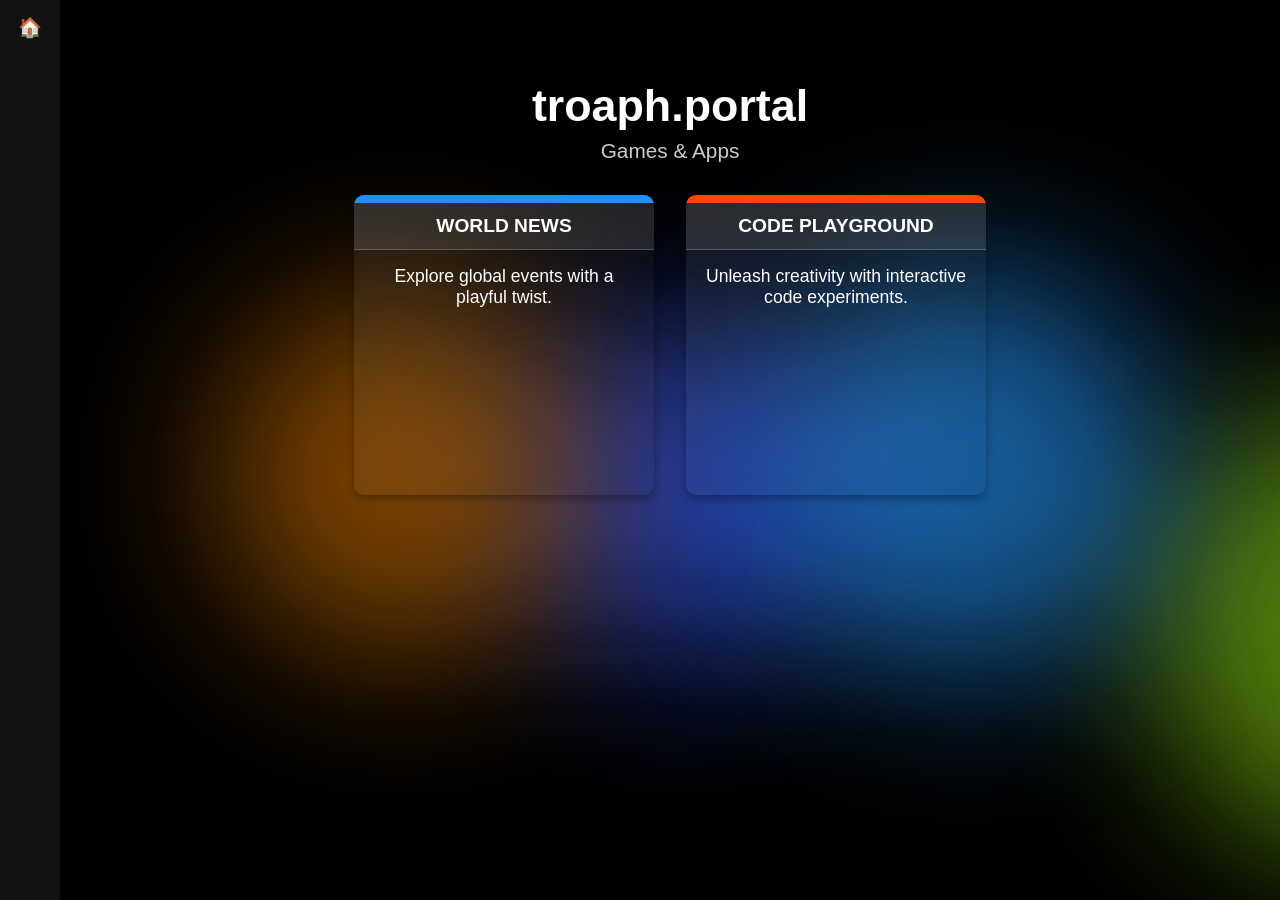
==== index.html @ 98b3dc1c "Add files via upload" ====
<!DOCTYPE html>
<html lang="en">
<head>
  <meta charset="UTF-8" />
  <meta name="viewport" content="width=device-width, initial-scale=1.0" />
  <title>Troaph Portal</title>
  <link rel="icon" type="image/x-icon" href="/images/favicon.ico">
  <link rel="stylesheet" href="style.css" />
</head>
<body>
  <!-- Background blobs -->
  <div class="blobs-container"></div>

  <!-- Sidebar -->
  <div class="sidebar">
    <div class="sidebar-icons">
      <button onclick="window.location.reload()">🏠</button>
    </div>
  </div>

  <!-- Main Content -->
  <div class="main-content">
    <!-- Page Title and Description -->
    <header class="page-header">
      <h1>troaph.portal</h1>
      <p>Games & Apps</p>
    </header>

    <!-- Cards Container -->
    <div class="cards-container">
      <!-- Left Column: World News -->
      <div class="left-column">
        <a href="https://troaphdev.github.io/worldnews" class="editor-card">
          <div class="color-bar" style="background-color: #1e90ff;"></div>
          <div class="editor-card-header">World News</div>
          <div class="editor-card-content">
            <p>Explore global events with a playful twist.</p>
          </div>
        </a>
      </div>
      <!-- Right Column: Code Playground -->
      <div class="right-column">
        <a href="https://troaphdev.github.io/code-playground" class="editor-card">
          <div class="color-bar" style="background-color: #ff4500;"></div>
          <div class="editor-card-header">Code Playground</div>
          <div class="editor-card-content">
            <p>Unleash creativity with interactive code experiments.</p>
          </div>
        </a>
      </div>
    </div>
  </div>

  <script src="script.js"></script>
</body>
</html>
---- style.css ----
* {
    margin: 0;
    padding: 0;
    box-sizing: border-box;
  }
  ::-webkit-scrollbar {
    width: 8px;
    height: 8px;
  }
  ::-webkit-scrollbar-track {
    background: #222;
    border-radius: 4px;
  }
  ::-webkit-scrollbar-thumb {
    background: #555;
    border-radius: 4px;
  }
  ::-webkit-scrollbar-thumb:hover {
    background: #777;
  }
  html, body {
    width: 100%;
    height: 100%;
    overflow: hidden;
    font-family: Arial, sans-serif;
  }
  body {
    background: #000;
    color: #fff;
    display: flex;
    flex-direction: row;
  }
  .blobs-container {
    position: fixed;
    top: 0;
    left: 0;
    width: 100%;
    height: 100%;
    z-index: -1;
    overflow: hidden;
  }
  .blob {
    position: absolute;
    border-radius: 50%;
    pointer-events: none;
    transition: all 4s ease-in-out;
    filter: blur(80px);
  }
  .sidebar {
    width: 60px;
    background-color: rgba(255, 255, 255, 0.07);
    display: flex;
    flex-direction: column;
    align-items: center;
    justify-content: space-between;
    padding: 1rem 0;
    flex-shrink: 0;
  }
  .sidebar-icons {
    display: flex;
    flex-direction: column;
    gap: 1rem;
  }
  .sidebar-icons button {
    background: none;
    border: none;
    cursor: pointer;
    color: #bbb;
    font-size: 1.2rem;
  }
  .main-content {
    display: flex;
    flex-direction: column;
    flex: 1;
    position: relative;
    overflow: hidden;
    align-items: center;
    justify-content: flex-start;
    padding-top: 3rem;
  }
  .page-header {
    text-align: center;
    margin-top: 2rem;
    margin-bottom: 1rem;
  }
  .page-header h1 {
    font-size: 2.8rem;
    margin-bottom: 0.5rem;
  }
  .page-header p {
    font-size: 1.3rem;
    color: #ccc;
  }
  .cards-container {
    display: flex;
    gap: 2rem;
    justify-content: center;
    align-items: center;
    width: 100%;
    padding: 1rem;
  }
  .left-column,
  .right-column {
    display: flex;
    align-items: center;
    justify-content: center;
  }
  .editor-card {
    background: linear-gradient(135deg, rgba(255, 255, 255, 0.08) 0%, rgba(255, 255, 255, 0) 100%);
    box-shadow: 0 4px 8px rgba(0, 0, 0, 0.3);
    border-radius: 10px;
    display: flex;
    flex-direction: column;
    overflow: hidden;
    width: 300px;
    height: 300px;
    cursor: pointer;
    text-decoration: none;
    color: inherit;
    transition: transform 0.3s ease, box-shadow 0.3s ease;
  }
  .editor-card:hover {
    transform: scale(1.05) rotate(1deg);
    box-shadow: 0 8px 16px rgba(0, 0, 0, 0.5);
  }
  .color-bar {
    height: 8px;
    width: 100%;
  }
  .editor-card-header {
    padding: 0.75rem 1rem;
    background: rgba(255, 255, 255, 0.1);
    font-weight: 600;
    text-transform: uppercase;
    font-size: 1.2rem;
    border-bottom: 1px solid rgba(255, 255, 255, 0.2);
    text-align: center;
  }
  .editor-card-content {
    flex: 1;
    padding: 1rem;
    text-align: center;
    font-size: 1.1rem;
  }
  .floating-button {
    position: fixed;
    bottom: 2rem;
    right: 2rem;
    width: 56px;
    height: 56px;
    border-radius: 50%;
    background: linear-gradient(135deg, #ff0080, #ff9500);
    color: #fff;
    border: none;
    font-size: 0.9rem;
    font-weight: 600;
    letter-spacing: 0.5px;
    cursor: pointer;
    display: flex;
    align-items: center;
    justify-content: center;
    box-shadow: 0 4px 8px rgba(0, 0, 0, 0.3);
    transition: transform 0.3s ease, box-shadow 0.3s ease;
    z-index: 10;
    text-transform: uppercase;
  }
  .floating-button:hover {
    transform: translateY(-2px);
    box-shadow: 0 8px 16px rgba(0, 0, 0, 0.4);
    animation: pulseGlow 1.5s infinite ease-in-out;
  }
  @keyframes pulseGlow {
    0%, 100% {
      box-shadow: 0 0 8px rgba(255, 149, 0, 0.5);
    }
    50% {
      box-shadow: 0 0 16px rgba(255, 0, 128, 0.8);
    }
  }
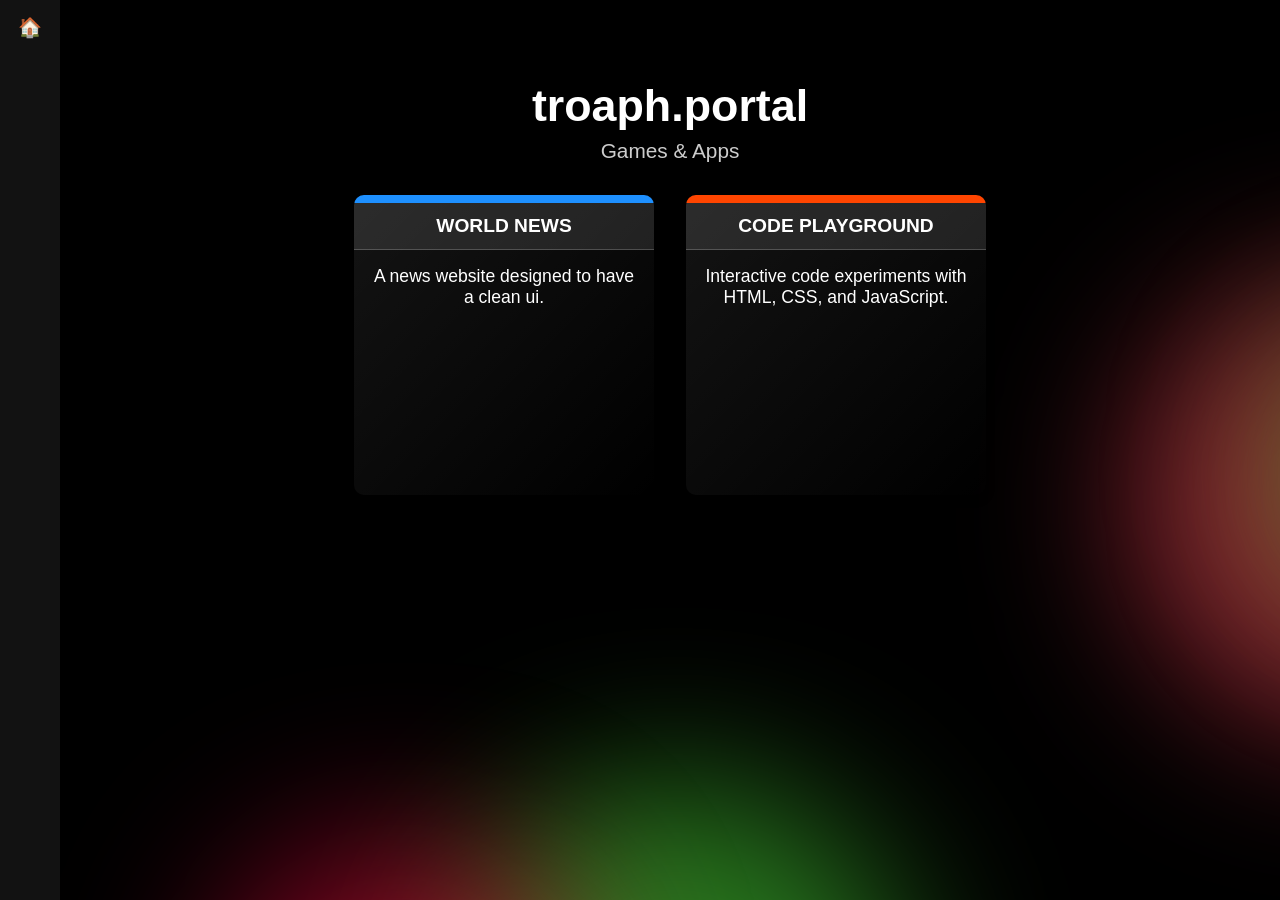
==== commit 09803fe6: "Mobile-Friendly" ====
--- a/index.html
+++ b/index.html
@@ -3,8 +3,7 @@
 <head>
   <meta charset="UTF-8" />
   <meta name="viewport" content="width=device-width, initial-scale=1.0" />
-  <title>Troaph Portal</title>
-  <link rel="icon" type="image/x-icon" href="/images/favicon.ico">
+  <title>My Websites Portal</title>
   <link rel="stylesheet" href="style.css" />
 </head>
 <body>
@@ -34,7 +33,7 @@
           <div class="color-bar" style="background-color: #1e90ff;"></div>
           <div class="editor-card-header">World News</div>
           <div class="editor-card-content">
-            <p>Explore global events with a playful twist.</p>
+            <p>A news website designed to have a clean ui.</p>
           </div>
         </a>
       </div>
@@ -44,7 +43,7 @@
           <div class="color-bar" style="background-color: #ff4500;"></div>
           <div class="editor-card-header">Code Playground</div>
           <div class="editor-card-content">
-            <p>Unleash creativity with interactive code experiments.</p>
+            <p>Interactive code experiments with HTML, CSS, and JavaScript.</p>
           </div>
         </a>
       </div>
--- a/style.css
+++ b/style.css
@@ -1,180 +1,217 @@
 * {
-    margin: 0;
-    padding: 0;
-    box-sizing: border-box;
-  }
-  ::-webkit-scrollbar {
-    width: 8px;
-    height: 8px;
-  }
-  ::-webkit-scrollbar-track {
-    background: #222;
-    border-radius: 4px;
-  }
-  ::-webkit-scrollbar-thumb {
-    background: #555;
-    border-radius: 4px;
-  }
-  ::-webkit-scrollbar-thumb:hover {
-    background: #777;
-  }
-  html, body {
+  margin: 0;
+  padding: 0;
+  box-sizing: border-box;
+}
+::-webkit-scrollbar {
+  width: 8px;
+  height: 8px;
+}
+::-webkit-scrollbar-track {
+  background: #222;
+  border-radius: 4px;
+}
+::-webkit-scrollbar-thumb {
+  background: #555;
+  border-radius: 4px;
+}
+::-webkit-scrollbar-thumb:hover {
+  background: #777;
+}
+html, body {
+  width: 100%;
+  height: 100%;
+  overflow: hidden;
+  font-family: Arial, sans-serif;
+}
+body {
+  background: #000;
+  color: #fff;
+  display: flex;
+  flex-direction: row;
+}
+.blobs-container {
+  position: fixed;
+  top: 0;
+  left: 0;
+  width: 100%;
+  height: 100%;
+  z-index: -1;
+  overflow: hidden;
+}
+.blob {
+  position: absolute;
+  border-radius: 50%;
+  pointer-events: none;
+  transition: all 4s ease-in-out;
+  filter: blur(80px);
+}
+.sidebar {
+  width: 60px;
+  background-color: rgba(255, 255, 255, 0.07);
+  display: flex;
+  flex-direction: column;
+  align-items: center;
+  justify-content: space-between;
+  padding: 1rem 0;
+  flex-shrink: 0;
+}
+.sidebar-icons {
+  display: flex;
+  flex-direction: column;
+  gap: 1rem;
+}
+.sidebar-icons button {
+  background: none;
+  border: none;
+  cursor: pointer;
+  color: #bbb;
+  font-size: 1.2rem;
+}
+.main-content {
+  display: flex;
+  flex-direction: column;
+  flex: 1;
+  position: relative;
+  overflow: hidden;
+  align-items: center;
+  justify-content: flex-start;
+  padding-top: 3rem;
+}
+.page-header {
+  text-align: center;
+  margin-top: 2rem;
+  margin-bottom: 1rem;
+}
+.page-header h1 {
+  font-size: 2.8rem;
+  margin-bottom: 0.5rem;
+}
+.page-header p {
+  font-size: 1.3rem;
+  color: #ccc;
+}
+.cards-container {
+  display: flex;
+  gap: 2rem;
+  justify-content: center;
+  align-items: center;
+  width: 100%;
+  padding: 1rem;
+}
+.left-column,
+.right-column {
+  display: flex;
+  align-items: center;
+  justify-content: center;
+}
+.editor-card {
+  background: linear-gradient(135deg, rgba(255, 255, 255, 0.08) 0%, rgba(255, 255, 255, 0) 100%);
+  box-shadow: 0 4px 8px rgba(0, 0, 0, 0.3);
+  border-radius: 10px;
+  display: flex;
+  flex-direction: column;
+  overflow: hidden;
+  width: 300px;
+  height: 300px;
+  cursor: pointer;
+  text-decoration: none;
+  color: inherit;
+  transition: transform 0.3s ease, box-shadow 0.3s ease;
+}
+.editor-card:hover {
+  transform: scale(1.05) rotate(1deg);
+  box-shadow: 0 8px 16px rgba(0, 0, 0, 0.5);
+}
+.color-bar {
+  height: 8px;
+  width: 100%;
+}
+.editor-card-header {
+  padding: 0.75rem 1rem;
+  background: rgba(255, 255, 255, 0.1);
+  font-weight: 600;
+  text-transform: uppercase;
+  font-size: 1.2rem;
+  border-bottom: 1px solid rgba(255, 255, 255, 0.2);
+  text-align: center;
+}
+.editor-card-content {
+  flex: 1;
+  padding: 1rem;
+  text-align: center;
+  font-size: 1.1rem;
+}
+.floating-button {
+  position: fixed;
+  bottom: 2rem;
+  right: 2rem;
+  width: 56px;
+  height: 56px;
+  border-radius: 50%;
+  background: linear-gradient(135deg, #ff0080, #ff9500);
+  color: #fff;
+  border: none;
+  font-size: 0.9rem;
+  font-weight: 600;
+  letter-spacing: 0.5px;
+  cursor: pointer;
+  display: flex;
+  align-items: center;
+  justify-content: center;
+  box-shadow: 0 4px 8px rgba(0, 0, 0, 0.3);
+  transition: transform 0.3s ease, box-shadow 0.3s ease;
+  z-index: 10;
+  text-transform: uppercase;
+}
+.floating-button:hover {
+  transform: translateY(-2px);
+  box-shadow: 0 8px 16px rgba(0, 0, 0, 0.4);
+  animation: pulseGlow 1.5s infinite ease-in-out;
+}
+@keyframes pulseGlow {
+  0%, 100% {
+    box-shadow: 0 0 8px rgba(255, 149, 0, 0.5);
+  }
+  50% {
+    box-shadow: 0 0 16px rgba(255, 0, 128, 0.8);
+  }
+}
+
+/* Mobile friendly styles */
+@media (max-width: 768px) {
+  /* Change layout to a column */
+  body {
+    flex-direction: column;
+  }
+  /* Sidebar becomes a top bar */
+  .sidebar {
     width: 100%;
-    height: 100%;
-    overflow: hidden;
-    font-family: Arial, sans-serif;
-  }
-  body {
-    background: #000;
-    color: #fff;
-    display: flex;
+    height: 60px;
     flex-direction: row;
-  }
-  .blobs-container {
-    position: fixed;
-    top: 0;
-    left: 0;
+    justify-content: space-around;
+    padding: 0.5rem;
+  }
+  /* Main content takes full width */
+  .main-content {
     width: 100%;
-    height: 100%;
-    z-index: -1;
-    overflow: hidden;
-  }
-  .blob {
-    position: absolute;
-    border-radius: 50%;
-    pointer-events: none;
-    transition: all 4s ease-in-out;
-    filter: blur(80px);
-  }
-  .sidebar {
-    width: 60px;
-    background-color: rgba(255, 255, 255, 0.07);
-    display: flex;
-    flex-direction: column;
-    align-items: center;
-    justify-content: space-between;
-    padding: 1rem 0;
-    flex-shrink: 0;
-  }
-  .sidebar-icons {
-    display: flex;
+    padding-top: 1rem;
+  }
+  /* Adjust header text sizes */
+  .page-header h1 {
+    font-size: 2rem;
+  }
+  .page-header p {
+    font-size: 1rem;
+  }
+  /* Stack cards vertically */
+  .cards-container {
     flex-direction: column;
     gap: 1rem;
   }
-  .sidebar-icons button {
-    background: none;
-    border: none;
-    cursor: pointer;
-    color: #bbb;
-    font-size: 1.2rem;
-  }
-  .main-content {
-    display: flex;
-    flex-direction: column;
-    flex: 1;
-    position: relative;
-    overflow: hidden;
-    align-items: center;
-    justify-content: flex-start;
-    padding-top: 3rem;
-  }
-  .page-header {
-    text-align: center;
-    margin-top: 2rem;
-    margin-bottom: 1rem;
-  }
-  .page-header h1 {
-    font-size: 2.8rem;
-    margin-bottom: 0.5rem;
-  }
-  .page-header p {
-    font-size: 1.3rem;
-    color: #ccc;
-  }
-  .cards-container {
-    display: flex;
-    gap: 2rem;
-    justify-content: center;
-    align-items: center;
-    width: 100%;
-    padding: 1rem;
-  }
-  .left-column,
-  .right-column {
-    display: flex;
-    align-items: center;
-    justify-content: center;
-  }
+  /* Make cards responsive while keeping a square shape */
   .editor-card {
-    background: linear-gradient(135deg, rgba(255, 255, 255, 0.08) 0%, rgba(255, 255, 255, 0) 100%);
-    box-shadow: 0 4px 8px rgba(0, 0, 0, 0.3);
-    border-radius: 10px;
-    display: flex;
-    flex-direction: column;
-    overflow: hidden;
-    width: 300px;
-    height: 300px;
-    cursor: pointer;
-    text-decoration: none;
-    color: inherit;
-    transition: transform 0.3s ease, box-shadow 0.3s ease;
-  }
-  .editor-card:hover {
-    transform: scale(1.05) rotate(1deg);
-    box-shadow: 0 8px 16px rgba(0, 0, 0, 0.5);
-  }
-  .color-bar {
-    height: 8px;
-    width: 100%;
-  }
-  .editor-card-header {
-    padding: 0.75rem 1rem;
-    background: rgba(255, 255, 255, 0.1);
-    font-weight: 600;
-    text-transform: uppercase;
-    font-size: 1.2rem;
-    border-bottom: 1px solid rgba(255, 255, 255, 0.2);
-    text-align: center;
-  }
-  .editor-card-content {
-    flex: 1;
-    padding: 1rem;
-    text-align: center;
-    font-size: 1.1rem;
-  }
-  .floating-button {
-    position: fixed;
-    bottom: 2rem;
-    right: 2rem;
-    width: 56px;
-    height: 56px;
-    border-radius: 50%;
-    background: linear-gradient(135deg, #ff0080, #ff9500);
-    color: #fff;
-    border: none;
-    font-size: 0.9rem;
-    font-weight: 600;
-    letter-spacing: 0.5px;
-    cursor: pointer;
-    display: flex;
-    align-items: center;
-    justify-content: center;
-    box-shadow: 0 4px 8px rgba(0, 0, 0, 0.3);
-    transition: transform 0.3s ease, box-shadow 0.3s ease;
-    z-index: 10;
-    text-transform: uppercase;
-  }
-  .floating-button:hover {
-    transform: translateY(-2px);
-    box-shadow: 0 8px 16px rgba(0, 0, 0, 0.4);
-    animation: pulseGlow 1.5s infinite ease-in-out;
-  }
-  @keyframes pulseGlow {
-    0%, 100% {
-      box-shadow: 0 0 8px rgba(255, 149, 0, 0.5);
-    }
-    50% {
-      box-shadow: 0 0 16px rgba(255, 0, 128, 0.8);
-    }
-  }
-  +    width: 90%;
+    aspect-ratio: 1 / 1;
+  }
+}
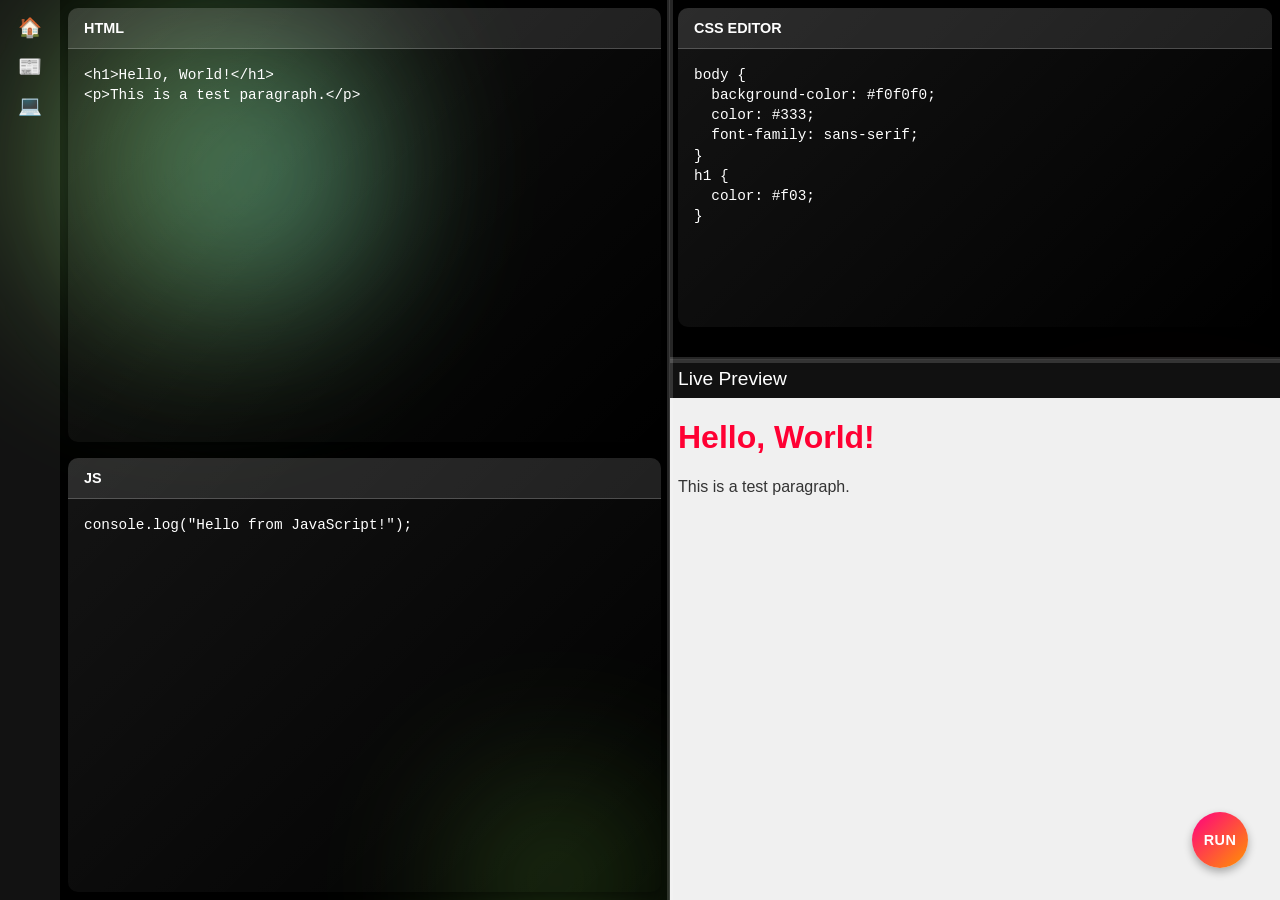
==== commit 72556ddf: "Add files via upload" ====
--- a/index.html
+++ b/index.html
@@ -1,55 +1,72 @@
 <!DOCTYPE html>
 <html lang="en">
 <head>
-  <meta charset="UTF-8" />
-  <meta name="viewport" content="width=device-width, initial-scale=1.0" />
-  <title>My Websites Portal</title>
-  <link rel="stylesheet" href="style.css" />
+  <meta charset="UTF-8">
+  <title>Troaph's Code Editor</title>
+  <link rel="icon" type="image/x-icon" href="/images/favicon.ico">
+  <link rel="stylesheet" href="style.css">
 </head>
 <body>
-  <!-- Background blobs -->
-  <div class="blobs-container"></div>
-
-  <!-- Sidebar -->
+  <div class="blobs-container" id="blobsContainer"></div>
+  
+  <!-- Updated Sidebar matching My Websites Portal -->
   <div class="sidebar">
     <div class="sidebar-icons">
-      <button onclick="window.location.reload()">🏠</button>
+      <!-- Home icon now navigates to the portal instead of reloading -->
+      <button onclick="window.location.href='https://troaphdev.github.io/'" title="Home">🏠</button>
+      <button onclick="window.location.href='https://troaphdev.github.io/worldnews'" title="World News">📰</button>
+      <button onclick="window.location.href='https://troaphdev.github.io/code-playground'" title="Code Playground">💻</button>
     </div>
   </div>
-
-  <!-- Main Content -->
-  <div class="main-content">
-    <!-- Page Title and Description -->
-    <header class="page-header">
-      <h1>troaph.portal</h1>
-      <p>Games & Apps</p>
-    </header>
-
-    <!-- Cards Container -->
-    <div class="cards-container">
-      <!-- Left Column: World News -->
-      <div class="left-column">
-        <a href="https://troaphdev.github.io/worldnews" class="editor-card">
-          <div class="color-bar" style="background-color: #1e90ff;"></div>
-          <div class="editor-card-header">World News</div>
+  
+  <div class="main-content" id="mainContent">
+    <div class="left-column" id="leftColumn">
+      <div class="editor-card">
+        <div class="editor-card-header">HTML</div>
+        <div class="editor-card-content">
+          <textarea id="htmlCode" spellcheck="false">
+<h1>Hello, World!</h1>
+<p>This is a test paragraph.</p>
+          </textarea>
+        </div>
+      </div>
+      <div class="editor-card">
+        <div class="editor-card-header">JS</div>
+        <div class="editor-card-content">
+          <textarea id="jsCode" spellcheck="false">
+console.log("Hello from JavaScript!");
+          </textarea>
+        </div>
+      </div>
+    </div>
+    <div class="vertical-splitter" id="verticalSplitter"></div>
+    <div class="right-column" id="rightColumn">
+      <div class="css-panel" id="cssPanel">
+        <div class="editor-card" style="height: calc(100% - 2.5rem); margin: 0.5rem;">
+          <div class="editor-card-header">CSS Editor</div>
           <div class="editor-card-content">
-            <p>A news website designed to have a clean ui.</p>
+            <textarea id="cssCode" spellcheck="false">
+body {
+  background-color: #f0f0f0;
+  color: #333;
+  font-family: sans-serif;
+}
+h1 {
+  color: #f03;
+}
+            </textarea>
           </div>
-        </a>
+        </div>
       </div>
-      <!-- Right Column: Code Playground -->
-      <div class="right-column">
-        <a href="https://troaphdev.github.io/code-playground" class="editor-card">
-          <div class="color-bar" style="background-color: #ff4500;"></div>
-          <div class="editor-card-header">Code Playground</div>
-          <div class="editor-card-content">
-            <p>Interactive code experiments with HTML, CSS, and JavaScript.</p>
-          </div>
-        </a>
+      <div class="horizontal-splitter" id="horizontalSplitter"></div>
+      <div class="preview-panel" id="previewPanel">
+        <div class="preview-title">Live Preview</div>
+        <iframe class="preview-iframe" id="previewFrame" srcdoc=""></iframe>
       </div>
     </div>
   </div>
-
+  
+  <button class="floating-button" id="runButton">RUN</button>
   <script src="script.js"></script>
 </body>
 </html>
--- a/style.css
+++ b/style.css
@@ -1,217 +1,214 @@
 * {
-  margin: 0;
-  padding: 0;
-  box-sizing: border-box;
-}
-::-webkit-scrollbar {
-  width: 8px;
-  height: 8px;
-}
-::-webkit-scrollbar-track {
-  background: #222;
-  border-radius: 4px;
-}
-::-webkit-scrollbar-thumb {
-  background: #555;
-  border-radius: 4px;
-}
-::-webkit-scrollbar-thumb:hover {
-  background: #777;
-}
-html, body {
-  width: 100%;
-  height: 100%;
-  overflow: hidden;
-  font-family: Arial, sans-serif;
-}
-body {
-  background: #000;
-  color: #fff;
-  display: flex;
-  flex-direction: row;
-}
-.blobs-container {
-  position: fixed;
-  top: 0;
-  left: 0;
-  width: 100%;
-  height: 100%;
-  z-index: -1;
-  overflow: hidden;
-}
-.blob {
-  position: absolute;
-  border-radius: 50%;
-  pointer-events: none;
-  transition: all 4s ease-in-out;
-  filter: blur(80px);
-}
-.sidebar {
-  width: 60px;
-  background-color: rgba(255, 255, 255, 0.07);
-  display: flex;
-  flex-direction: column;
-  align-items: center;
-  justify-content: space-between;
-  padding: 1rem 0;
-  flex-shrink: 0;
-}
-.sidebar-icons {
-  display: flex;
-  flex-direction: column;
-  gap: 1rem;
-}
-.sidebar-icons button {
-  background: none;
-  border: none;
-  cursor: pointer;
-  color: #bbb;
-  font-size: 1.2rem;
-}
-.main-content {
-  display: flex;
-  flex-direction: column;
-  flex: 1;
-  position: relative;
-  overflow: hidden;
-  align-items: center;
-  justify-content: flex-start;
-  padding-top: 3rem;
-}
-.page-header {
-  text-align: center;
-  margin-top: 2rem;
-  margin-bottom: 1rem;
-}
-.page-header h1 {
-  font-size: 2.8rem;
-  margin-bottom: 0.5rem;
-}
-.page-header p {
-  font-size: 1.3rem;
-  color: #ccc;
-}
-.cards-container {
-  display: flex;
-  gap: 2rem;
-  justify-content: center;
-  align-items: center;
-  width: 100%;
-  padding: 1rem;
-}
-.left-column,
-.right-column {
-  display: flex;
-  align-items: center;
-  justify-content: center;
-}
-.editor-card {
-  background: linear-gradient(135deg, rgba(255, 255, 255, 0.08) 0%, rgba(255, 255, 255, 0) 100%);
-  box-shadow: 0 4px 8px rgba(0, 0, 0, 0.3);
-  border-radius: 10px;
-  display: flex;
-  flex-direction: column;
-  overflow: hidden;
-  width: 300px;
-  height: 300px;
-  cursor: pointer;
-  text-decoration: none;
-  color: inherit;
-  transition: transform 0.3s ease, box-shadow 0.3s ease;
-}
-.editor-card:hover {
-  transform: scale(1.05) rotate(1deg);
-  box-shadow: 0 8px 16px rgba(0, 0, 0, 0.5);
-}
-.color-bar {
-  height: 8px;
-  width: 100%;
-}
-.editor-card-header {
-  padding: 0.75rem 1rem;
-  background: rgba(255, 255, 255, 0.1);
-  font-weight: 600;
-  text-transform: uppercase;
-  font-size: 1.2rem;
-  border-bottom: 1px solid rgba(255, 255, 255, 0.2);
-  text-align: center;
-}
-.editor-card-content {
-  flex: 1;
-  padding: 1rem;
-  text-align: center;
-  font-size: 1.1rem;
-}
-.floating-button {
-  position: fixed;
-  bottom: 2rem;
-  right: 2rem;
-  width: 56px;
-  height: 56px;
-  border-radius: 50%;
-  background: linear-gradient(135deg, #ff0080, #ff9500);
-  color: #fff;
-  border: none;
-  font-size: 0.9rem;
-  font-weight: 600;
-  letter-spacing: 0.5px;
-  cursor: pointer;
-  display: flex;
-  align-items: center;
-  justify-content: center;
-  box-shadow: 0 4px 8px rgba(0, 0, 0, 0.3);
-  transition: transform 0.3s ease, box-shadow 0.3s ease;
-  z-index: 10;
-  text-transform: uppercase;
-}
-.floating-button:hover {
-  transform: translateY(-2px);
-  box-shadow: 0 8px 16px rgba(0, 0, 0, 0.4);
-  animation: pulseGlow 1.5s infinite ease-in-out;
-}
-@keyframes pulseGlow {
-  0%, 100% {
-    box-shadow: 0 0 8px rgba(255, 149, 0, 0.5);
-  }
-  50% {
-    box-shadow: 0 0 16px rgba(255, 0, 128, 0.8);
-  }
-}
-
-/* Mobile friendly styles */
-@media (max-width: 768px) {
-  /* Change layout to a column */
+    margin: 0;
+    padding: 0;
+    box-sizing: border-box;
+  }
+  ::-webkit-scrollbar {
+    width: 8px;
+    height: 8px;
+  }
+  ::-webkit-scrollbar-track {
+    background: #222;
+    border-radius: 4px;
+  }
+  ::-webkit-scrollbar-thumb {
+    background: #555;
+    border-radius: 4px;
+  }
+  ::-webkit-scrollbar-thumb:hover {
+    background: #777;
+  }
+  html, body {
+    width: 100%;
+    height: 100%;
+    overflow: hidden;
+    font-family: Arial, sans-serif;
+  }
   body {
-    flex-direction: column;
-  }
-  /* Sidebar becomes a top bar */
+    background: #000;
+    color: #fff;
+    display: flex;
+    flex-direction: row;
+  }
+  .blobs-container {
+    position: fixed;
+    top: 0;
+    left: 0;
+    width: 100%;
+    height: 100%;
+    z-index: -1;
+    overflow: hidden;
+  }
+  .blob {
+    position: absolute;
+    border-radius: 50%;
+    pointer-events: none;
+    transition: all 4s ease-in-out;
+    filter: blur(80px);
+  }
   .sidebar {
+    width: 60px;
+    background-color: rgba(255,255,255,0.07);
+    display: flex;
+    flex-direction: column;
+    align-items: center;
+    justify-content: space-between;
+    padding: 1rem 0;
+    flex-shrink: 0;
+  }
+  .sidebar-icons {
+    display: flex;
+    flex-direction: column;
+    gap: 1rem;
+  }
+  .sidebar-icons button {
+    background: none;
+    border: none;
+    cursor: pointer;
+    color: #bbb;
+    font-size: 1.2rem;
+  }
+  .main-content {
+    display: flex;
+    flex-direction: row;
+    flex: 1;
+    position: relative;
+    overflow: hidden;
+  }
+  .left-column {
+    display: flex;
+    flex-direction: column;
+    width: 50%;
+    min-width: 150px;
+    overflow: hidden;
+    background: rgba(0,0,0,0.2);
+    border-right: 1px solid rgba(255,255,255,0.1);
+  }
+  .right-column {
+    display: flex;
+    flex-direction: column;
+    width: 50%;
+    min-width: 150px;
+    overflow: hidden;
+    position: relative;
+  }
+  .vertical-splitter {
+    position: absolute;
+    top: 0;
+    bottom: 0;
+    left: calc(50% - 3px);
+    width: 6px;
+    cursor: col-resize;
+    background: rgba(255,255,255,0.15);
+    z-index: 5;
+  }
+  .vertical-splitter:hover {
+    background: rgba(255,255,255,0.3);
+  }
+  .css-panel {
+    height: 40%;
+    min-height: 100px;
+    overflow: hidden;
+    background: rgba(0,0,0,0.2);
+    border-bottom: 1px solid rgba(255,255,255,0.1);
+  }
+  .horizontal-splitter {
+    position: absolute;
+    left: 0;
+    right: 0;
+    top: calc(40% - 3px);
+    height: 6px;
+    cursor: row-resize;
+    background: rgba(255,255,255,0.15);
+    z-index: 5;
+  }
+  .horizontal-splitter:hover {
+    background: rgba(255,255,255,0.3);
+  }
+  .preview-panel {
+    flex: 1;
+    overflow: hidden;
+    background-color: #111;
+  }
+  .editor-card {
+    background: linear-gradient(135deg, rgba(255,255,255,0.08) 0%, rgba(255,255,255,0) 100%);
+    box-shadow: 0 4px 8px rgba(0,0,0,0.3);
+    margin: 0.5rem;
+    border-radius: 10px;
+    display: flex;
+    flex-direction: column;
+    overflow: hidden;
+    flex: 1;
+  }
+  .editor-card-header {
+    padding: 0.75rem 1rem;
+    background: rgba(255,255,255,0.1);
+    font-weight: 600;
+    text-transform: uppercase;
+    font-size: 0.9rem;
+    border-bottom: 1px solid rgba(255,255,255,0.2);
+  }
+  .editor-card-content {
+    flex: 1;
+    display: flex;
+    flex-direction: column;
+    overflow: auto;
+  }
+  textarea {
+    flex: 1;
+    background: transparent;
+    border: none;
+    resize: none;
+    outline: none;
+    color: #fff;
+    font-size: 0.9rem;
+    line-height: 1.4;
+    padding: 1rem;
+    font-family: Consolas, "Courier New", monospace;
+  }
+  .preview-title {
+    margin: 0.5rem;
+    font-size: 1.2rem;
+    font-weight: 300;
+  }
+  .preview-iframe {
     width: 100%;
-    height: 60px;
-    flex-direction: row;
-    justify-content: space-around;
-    padding: 0.5rem;
-  }
-  /* Main content takes full width */
-  .main-content {
-    width: 100%;
-    padding-top: 1rem;
-  }
-  /* Adjust header text sizes */
-  .page-header h1 {
-    font-size: 2rem;
-  }
-  .page-header p {
-    font-size: 1rem;
-  }
-  /* Stack cards vertically */
-  .cards-container {
-    flex-direction: column;
-    gap: 1rem;
-  }
-  /* Make cards responsive while keeping a square shape */
-  .editor-card {
-    width: 90%;
-    aspect-ratio: 1 / 1;
-  }
-}
+    height: calc(100% - 2rem);
+    border: none;
+  }
+  .floating-button {
+    position: fixed;
+    bottom: 2rem;
+    right: 2rem;
+    width: 56px;
+    height: 56px;
+    border-radius: 50%;
+    background: linear-gradient(135deg, #ff0080, #ff9500);
+    color: #fff;
+    border: none;
+    font-size: 0.9rem;
+    font-weight: 600;
+    letter-spacing: 0.5px;
+    cursor: pointer;
+    display: flex;
+    align-items: center;
+    justify-content: center;
+    box-shadow: 0 4px 8px rgba(0, 0, 0, 0.3);
+    transition: transform 0.3s ease, box-shadow 0.3s ease;
+    z-index: 10;
+    text-transform: uppercase;
+  }
+  .floating-button:hover {
+    transform: translateY(-2px);
+    box-shadow: 0 8px 16px rgba(0,0,0,0.4);
+    animation: pulseGlow 1.5s infinite ease-in-out;
+  }
+  @keyframes pulseGlow {
+    0%, 100% {
+      box-shadow: 0 0 8px rgba(255, 149, 0, 0.5);
+    }
+    50% {
+      box-shadow: 0 0 16px rgba(255, 0, 128, 0.8);
+    }
+  }
+  
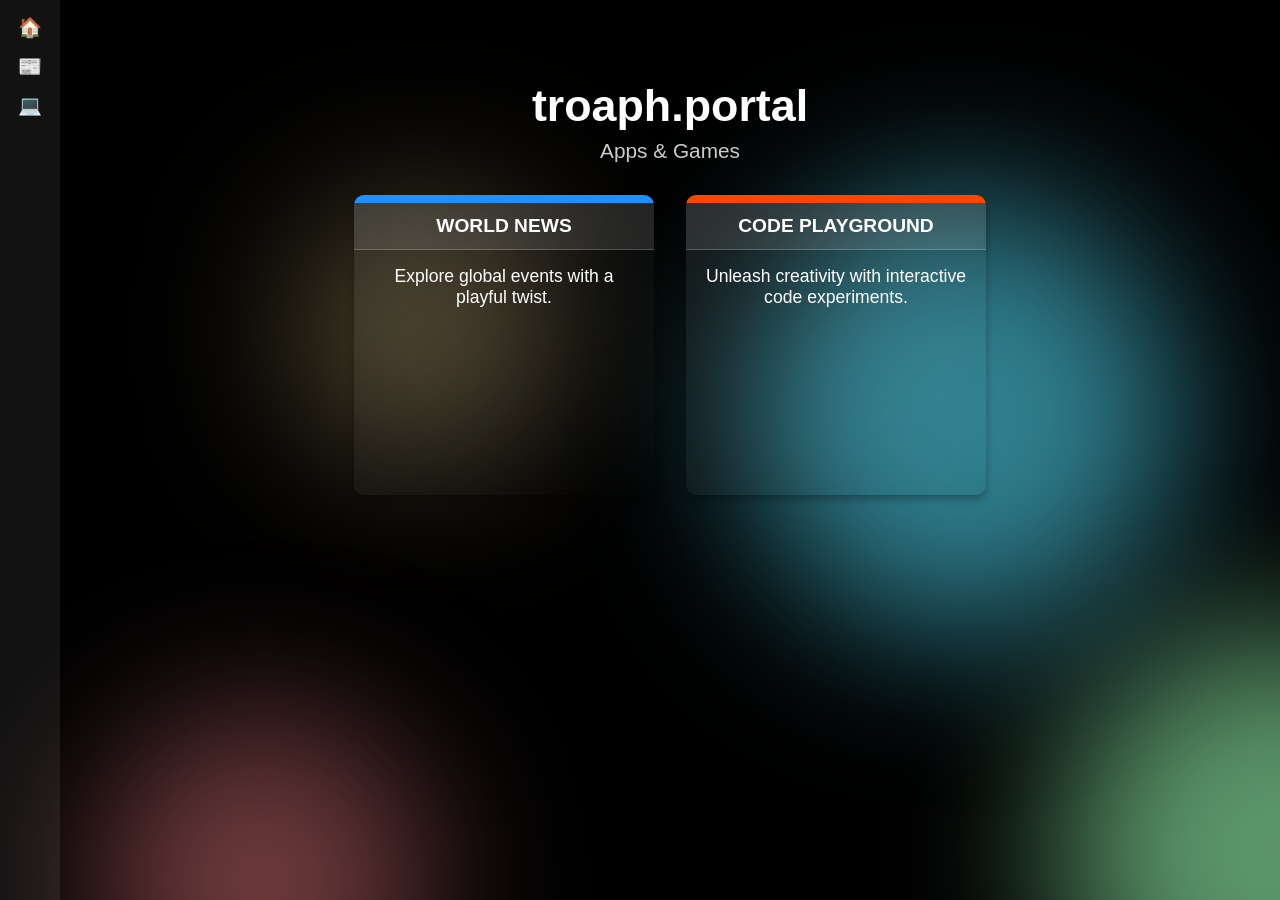
==== commit c6923706: "Add files via upload" ====
--- a/index.html
+++ b/index.html
@@ -1,72 +1,58 @@
 <!DOCTYPE html>
 <html lang="en">
 <head>
-  <meta charset="UTF-8">
-  <title>Troaph's Code Editor</title>
+  <meta charset="UTF-8" />
+  <meta name="viewport" content="width=device-width, initial-scale=1.0" />
+  <title>troaph.portal</title>
   <link rel="icon" type="image/x-icon" href="/images/favicon.ico">
-  <link rel="stylesheet" href="style.css">
+  <link rel="stylesheet" href="style.css" />
 </head>
 <body>
-  <div class="blobs-container" id="blobsContainer"></div>
-  
-  <!-- Updated Sidebar matching My Websites Portal -->
+  <!-- Background blobs -->
+  <div class="blobs-container"></div>
+
+  <!-- Sidebar / Top Bar -->
   <div class="sidebar">
     <div class="sidebar-icons">
-      <!-- Home icon now navigates to the portal instead of reloading -->
-      <button onclick="window.location.href='https://troaphdev.github.io/'" title="Home">🏠</button>
-      <button onclick="window.location.href='https://troaphdev.github.io/worldnews'" title="World News">📰</button>
-      <button onclick="window.location.href='https://troaphdev.github.io/code-playground'" title="Code Playground">💻</button>
+      <button onclick="window.location.reload()">🏠</button>
+      <button onclick="window.location.href='https://troaphdev.github.io/worldnews'">📰</button>
+      <button onclick="window.location.href='https://troaphdev.github.io/code-playground'">💻</button>
     </div>
   </div>
-  
-  <div class="main-content" id="mainContent">
-    <div class="left-column" id="leftColumn">
-      <div class="editor-card">
-        <div class="editor-card-header">HTML</div>
-        <div class="editor-card-content">
-          <textarea id="htmlCode" spellcheck="false">
-<h1>Hello, World!</h1>
-<p>This is a test paragraph.</p>
-          </textarea>
-        </div>
+
+  <!-- Main Content -->
+  <div class="main-content">
+    <!-- Page Title and Description -->
+    <header class="page-header">
+      <h1>troaph.portal</h1>
+      <p>Apps & Games</p>
+    </header>
+
+    <!-- Cards Container -->
+    <div class="cards-container">
+      <!-- Left Column: World News -->
+      <div class="left-column">
+        <a href="https://troaphdev.github.io/worldnews" class="editor-card">
+          <div class="color-bar" style="background-color: #1e90ff;"></div>
+          <div class="editor-card-header">World News</div>
+          <div class="editor-card-content">
+            <p>Explore global events with a playful twist.</p>
+          </div>
+        </a>
       </div>
-      <div class="editor-card">
-        <div class="editor-card-header">JS</div>
-        <div class="editor-card-content">
-          <textarea id="jsCode" spellcheck="false">
-console.log("Hello from JavaScript!");
-          </textarea>
-        </div>
-      </div>
-    </div>
-    <div class="vertical-splitter" id="verticalSplitter"></div>
-    <div class="right-column" id="rightColumn">
-      <div class="css-panel" id="cssPanel">
-        <div class="editor-card" style="height: calc(100% - 2.5rem); margin: 0.5rem;">
-          <div class="editor-card-header">CSS Editor</div>
+      <!-- Right Column: Code Playground -->
+      <div class="right-column">
+        <a href="https://troaphdev.github.io/code-playground" class="editor-card">
+          <div class="color-bar" style="background-color: #ff4500;"></div>
+          <div class="editor-card-header">Code Playground</div>
           <div class="editor-card-content">
-            <textarea id="cssCode" spellcheck="false">
-body {
-  background-color: #f0f0f0;
-  color: #333;
-  font-family: sans-serif;
-}
-h1 {
-  color: #f03;
-}
-            </textarea>
+            <p>Unleash creativity with interactive code experiments.</p>
           </div>
-        </div>
-      </div>
-      <div class="horizontal-splitter" id="horizontalSplitter"></div>
-      <div class="preview-panel" id="previewPanel">
-        <div class="preview-title">Live Preview</div>
-        <iframe class="preview-iframe" id="previewFrame" srcdoc=""></iframe>
+        </a>
       </div>
     </div>
   </div>
-  
-  <button class="floating-button" id="runButton">RUN</button>
+
   <script src="script.js"></script>
 </body>
 </html>
--- a/style.css
+++ b/style.css
@@ -1,214 +1,217 @@
 * {
-    margin: 0;
-    padding: 0;
-    box-sizing: border-box;
-  }
-  ::-webkit-scrollbar {
-    width: 8px;
-    height: 8px;
-  }
-  ::-webkit-scrollbar-track {
-    background: #222;
-    border-radius: 4px;
-  }
-  ::-webkit-scrollbar-thumb {
-    background: #555;
-    border-radius: 4px;
-  }
-  ::-webkit-scrollbar-thumb:hover {
-    background: #777;
-  }
-  html, body {
+  margin: 0;
+  padding: 0;
+  box-sizing: border-box;
+}
+::-webkit-scrollbar {
+  width: 8px;
+  height: 8px;
+}
+::-webkit-scrollbar-track {
+  background: #222;
+  border-radius: 4px;
+}
+::-webkit-scrollbar-thumb {
+  background: #555;
+  border-radius: 4px;
+}
+::-webkit-scrollbar-thumb:hover {
+  background: #777;
+}
+html, body {
+  width: 100%;
+  height: 100%;
+  overflow: hidden;
+  font-family: Arial, sans-serif;
+}
+body {
+  background: #000;
+  color: #fff;
+  display: flex;
+  flex-direction: row;
+}
+.blobs-container {
+  position: fixed;
+  top: 0;
+  left: 0;
+  width: 100%;
+  height: 100%;
+  z-index: -1;
+  overflow: hidden;
+}
+.blob {
+  position: absolute;
+  border-radius: 50%;
+  pointer-events: none;
+  transition: all 4s ease-in-out;
+  filter: blur(80px);
+}
+.sidebar {
+  width: 60px;
+  background-color: rgba(255, 255, 255, 0.07);
+  display: flex;
+  flex-direction: column;
+  align-items: center;
+  justify-content: space-between;
+  padding: 1rem 0;
+  flex-shrink: 0;
+}
+.sidebar-icons {
+  display: flex;
+  flex-direction: column;
+  gap: 1rem;
+}
+.sidebar-icons button {
+  background: none;
+  border: none;
+  cursor: pointer;
+  color: #bbb;
+  font-size: 1.2rem;
+}
+.main-content {
+  display: flex;
+  flex-direction: column;
+  flex: 1;
+  position: relative;
+  overflow: hidden;
+  align-items: center;
+  justify-content: flex-start;
+  padding-top: 3rem;
+}
+.page-header {
+  text-align: center;
+  margin-top: 2rem;
+  margin-bottom: 1rem;
+}
+.page-header h1 {
+  font-size: 2.8rem;
+  margin-bottom: 0.5rem;
+}
+.page-header p {
+  font-size: 1.3rem;
+  color: #ccc;
+}
+.cards-container {
+  display: flex;
+  gap: 2rem;
+  justify-content: center;
+  align-items: center;
+  width: 100%;
+  padding: 1rem;
+}
+.left-column,
+.right-column {
+  display: flex;
+  align-items: center;
+  justify-content: center;
+}
+.editor-card {
+  background: linear-gradient(135deg, rgba(255, 255, 255, 0.08) 0%, rgba(255, 255, 255, 0) 100%);
+  box-shadow: 0 4px 8px rgba(0, 0, 0, 0.3);
+  border-radius: 10px;
+  display: flex;
+  flex-direction: column;
+  overflow: hidden;
+  width: 300px;
+  height: 300px;
+  cursor: pointer;
+  text-decoration: none;
+  color: inherit;
+  transition: transform 0.3s ease, box-shadow 0.3s ease;
+}
+.editor-card:hover {
+  transform: scale(1.05) rotate(1deg);
+  box-shadow: 0 8px 16px rgba(0, 0, 0, 0.5);
+}
+.color-bar {
+  height: 8px;
+  width: 100%;
+}
+.editor-card-header {
+  padding: 0.75rem 1rem;
+  background: rgba(255, 255, 255, 0.1);
+  font-weight: 600;
+  text-transform: uppercase;
+  font-size: 1.2rem;
+  border-bottom: 1px solid rgba(255, 255, 255, 0.2);
+  text-align: center;
+}
+.editor-card-content {
+  flex: 1;
+  padding: 1rem;
+  text-align: center;
+  font-size: 1.1rem;
+}
+.floating-button {
+  position: fixed;
+  bottom: 2rem;
+  right: 2rem;
+  width: 56px;
+  height: 56px;
+  border-radius: 50%;
+  background: linear-gradient(135deg, #ff0080, #ff9500);
+  color: #fff;
+  border: none;
+  font-size: 0.9rem;
+  font-weight: 600;
+  letter-spacing: 0.5px;
+  cursor: pointer;
+  display: flex;
+  align-items: center;
+  justify-content: center;
+  box-shadow: 0 4px 8px rgba(0, 0, 0, 0.3);
+  transition: transform 0.3s ease, box-shadow 0.3s ease;
+  z-index: 10;
+  text-transform: uppercase;
+}
+.floating-button:hover {
+  transform: translateY(-2px);
+  box-shadow: 0 8px 16px rgba(0, 0, 0, 0.4);
+  animation: pulseGlow 1.5s infinite ease-in-out;
+}
+@keyframes pulseGlow {
+  0%, 100% {
+    box-shadow: 0 0 8px rgba(255, 149, 0, 0.5);
+  }
+  50% {
+    box-shadow: 0 0 16px rgba(255, 0, 128, 0.8);
+  }
+}
+
+/* Mobile friendly styles */
+@media (max-width: 768px) {
+  /* Change layout to a column */
+  body {
+    flex-direction: column;
+  }
+  /* Sidebar becomes a top bar */
+  .sidebar {
     width: 100%;
-    height: 100%;
-    overflow: hidden;
-    font-family: Arial, sans-serif;
-  }
-  body {
-    background: #000;
-    color: #fff;
-    display: flex;
+    height: 60px;
     flex-direction: row;
-  }
-  .blobs-container {
-    position: fixed;
-    top: 0;
-    left: 0;
+    justify-content: space-around;
+    padding: 0.5rem;
+  }
+  /* Main content takes full width */
+  .main-content {
     width: 100%;
-    height: 100%;
-    z-index: -1;
-    overflow: hidden;
-  }
-  .blob {
-    position: absolute;
-    border-radius: 50%;
-    pointer-events: none;
-    transition: all 4s ease-in-out;
-    filter: blur(80px);
-  }
-  .sidebar {
-    width: 60px;
-    background-color: rgba(255,255,255,0.07);
-    display: flex;
-    flex-direction: column;
-    align-items: center;
-    justify-content: space-between;
-    padding: 1rem 0;
-    flex-shrink: 0;
-  }
-  .sidebar-icons {
-    display: flex;
+    padding-top: 1rem;
+  }
+  /* Adjust header text sizes */
+  .page-header h1 {
+    font-size: 2rem;
+  }
+  .page-header p {
+    font-size: 1rem;
+  }
+  /* Stack cards vertically */
+  .cards-container {
     flex-direction: column;
     gap: 1rem;
   }
-  .sidebar-icons button {
-    background: none;
-    border: none;
-    cursor: pointer;
-    color: #bbb;
-    font-size: 1.2rem;
-  }
-  .main-content {
-    display: flex;
-    flex-direction: row;
-    flex: 1;
-    position: relative;
-    overflow: hidden;
-  }
-  .left-column {
-    display: flex;
-    flex-direction: column;
-    width: 50%;
-    min-width: 150px;
-    overflow: hidden;
-    background: rgba(0,0,0,0.2);
-    border-right: 1px solid rgba(255,255,255,0.1);
-  }
-  .right-column {
-    display: flex;
-    flex-direction: column;
-    width: 50%;
-    min-width: 150px;
-    overflow: hidden;
-    position: relative;
-  }
-  .vertical-splitter {
-    position: absolute;
-    top: 0;
-    bottom: 0;
-    left: calc(50% - 3px);
-    width: 6px;
-    cursor: col-resize;
-    background: rgba(255,255,255,0.15);
-    z-index: 5;
-  }
-  .vertical-splitter:hover {
-    background: rgba(255,255,255,0.3);
-  }
-  .css-panel {
-    height: 40%;
-    min-height: 100px;
-    overflow: hidden;
-    background: rgba(0,0,0,0.2);
-    border-bottom: 1px solid rgba(255,255,255,0.1);
-  }
-  .horizontal-splitter {
-    position: absolute;
-    left: 0;
-    right: 0;
-    top: calc(40% - 3px);
-    height: 6px;
-    cursor: row-resize;
-    background: rgba(255,255,255,0.15);
-    z-index: 5;
-  }
-  .horizontal-splitter:hover {
-    background: rgba(255,255,255,0.3);
-  }
-  .preview-panel {
-    flex: 1;
-    overflow: hidden;
-    background-color: #111;
-  }
+  /* Make cards responsive while keeping a square shape */
   .editor-card {
-    background: linear-gradient(135deg, rgba(255,255,255,0.08) 0%, rgba(255,255,255,0) 100%);
-    box-shadow: 0 4px 8px rgba(0,0,0,0.3);
-    margin: 0.5rem;
-    border-radius: 10px;
-    display: flex;
-    flex-direction: column;
-    overflow: hidden;
-    flex: 1;
-  }
-  .editor-card-header {
-    padding: 0.75rem 1rem;
-    background: rgba(255,255,255,0.1);
-    font-weight: 600;
-    text-transform: uppercase;
-    font-size: 0.9rem;
-    border-bottom: 1px solid rgba(255,255,255,0.2);
-  }
-  .editor-card-content {
-    flex: 1;
-    display: flex;
-    flex-direction: column;
-    overflow: auto;
-  }
-  textarea {
-    flex: 1;
-    background: transparent;
-    border: none;
-    resize: none;
-    outline: none;
-    color: #fff;
-    font-size: 0.9rem;
-    line-height: 1.4;
-    padding: 1rem;
-    font-family: Consolas, "Courier New", monospace;
-  }
-  .preview-title {
-    margin: 0.5rem;
-    font-size: 1.2rem;
-    font-weight: 300;
-  }
-  .preview-iframe {
-    width: 100%;
-    height: calc(100% - 2rem);
-    border: none;
-  }
-  .floating-button {
-    position: fixed;
-    bottom: 2rem;
-    right: 2rem;
-    width: 56px;
-    height: 56px;
-    border-radius: 50%;
-    background: linear-gradient(135deg, #ff0080, #ff9500);
-    color: #fff;
-    border: none;
-    font-size: 0.9rem;
-    font-weight: 600;
-    letter-spacing: 0.5px;
-    cursor: pointer;
-    display: flex;
-    align-items: center;
-    justify-content: center;
-    box-shadow: 0 4px 8px rgba(0, 0, 0, 0.3);
-    transition: transform 0.3s ease, box-shadow 0.3s ease;
-    z-index: 10;
-    text-transform: uppercase;
-  }
-  .floating-button:hover {
-    transform: translateY(-2px);
-    box-shadow: 0 8px 16px rgba(0,0,0,0.4);
-    animation: pulseGlow 1.5s infinite ease-in-out;
-  }
-  @keyframes pulseGlow {
-    0%, 100% {
-      box-shadow: 0 0 8px rgba(255, 149, 0, 0.5);
-    }
-    50% {
-      box-shadow: 0 0 16px rgba(255, 0, 128, 0.8);
-    }
-  }
-  +    width: 90%;
+    aspect-ratio: 1 / 1;
+  }
+}
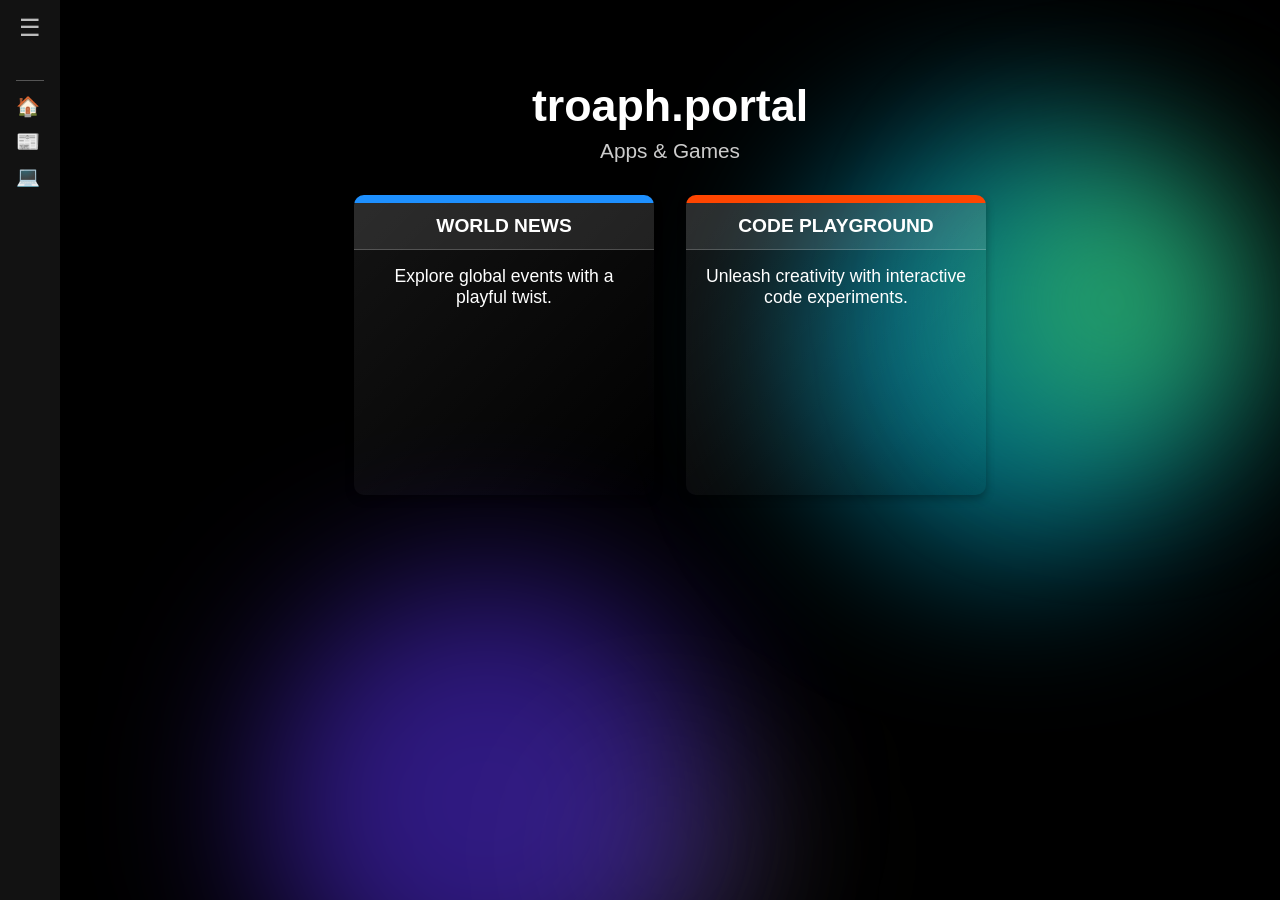
==== commit 93635eba: "Add files via upload" ====
--- a/index.html
+++ b/index.html
@@ -2,7 +2,7 @@
 <html lang="en">
 <head>
   <meta charset="UTF-8" />
-  <meta name="viewport" content="width=device-width, initial-scale=1.0" />
+  <meta name="viewport" content="width=device-width, initial-scale=1.0"/>
   <title>troaph.portal</title>
   <link rel="icon" type="image/x-icon" href="/images/favicon.ico">
   <link rel="stylesheet" href="style.css" />
@@ -13,10 +13,21 @@
 
   <!-- Sidebar / Top Bar -->
   <div class="sidebar">
+    <button class="expand-sidebar-btn">☰</button>
+    <hr class="sidebar-separator">
     <div class="sidebar-icons">
-      <button onclick="window.location.reload()">🏠</button>
-      <button onclick="window.location.href='https://troaphdev.github.io/worldnews'">📰</button>
-      <button onclick="window.location.href='https://troaphdev.github.io/code-playground'">💻</button>
+      <button onclick="window.location.reload()">
+        <span class="icon">🏠</span>
+        <span class="label">Home</span>
+      </button>
+      <button onclick="window.location.href='https://troaphdev.github.io/worldnews'">
+        <span class="icon">📰</span>
+        <span class="label">World News</span>
+      </button>
+      <button onclick="window.location.href='https://troaphdev.github.io/code-playground'">
+        <span class="icon">💻</span>
+        <span class="label">Playground</span>
+      </button>
     </div>
   </div>
 
--- a/style.css
+++ b/style.css
@@ -1,3 +1,4 @@
+/* Reset & Scrollbar */
 * {
   margin: 0;
   padding: 0;
@@ -18,6 +19,8 @@
 ::-webkit-scrollbar-thumb:hover {
   background: #777;
 }
+
+/* Base HTML, Body */
 html, body {
   width: 100%;
   height: 100%;
@@ -30,6 +33,15 @@
   display: flex;
   flex-direction: row;
 }
+
+/* Allow scrolling on mobile */
+@media (max-width: 768px) {
+  html, body {
+    overflow-y: auto;
+  }
+}
+
+/* Background Blobs */
 .blobs-container {
   position: fixed;
   top: 0;
@@ -46,28 +58,81 @@
   transition: all 4s ease-in-out;
   filter: blur(80px);
 }
+
+/* SIDEBAR */
 .sidebar {
-  width: 60px;
+  position: relative;
+  width: 60px; /* Collapsed width */
   background-color: rgba(255, 255, 255, 0.07);
-  display: flex;
-  flex-direction: column;
-  align-items: center;
-  justify-content: space-between;
-  padding: 1rem 0;
+  padding: 1rem;
   flex-shrink: 0;
-}
-.sidebar-icons {
-  display: flex;
-  flex-direction: column;
-  gap: 1rem;
-}
-.sidebar-icons button {
+  transition: width 0.3s ease;
+}
+
+.sidebar.expanded {
+  width: 200px; /* Expanded width */
+}
+
+/* Expand/Collapse Button - fixed position */
+.expand-sidebar-btn {
+  position: absolute;
+  top: 1rem;
+  left: 0;
+  width: 60px; /* Fixed width same as collapsed sidebar */
+  text-align: center;
+  font-size: 1.5rem;
+  color: #bbb;
   background: none;
   border: none;
   cursor: pointer;
+  line-height: 1;
+}
+
+/* Separator */
+.sidebar-separator {
+  margin-top: 4rem;  /* Leave space for the fixed collapse button */
+  width: 100%;
+  border: 0;
+  height: 1px;
+  background: #555;
+  margin-bottom: 1rem;
+}
+
+/* Sidebar Icons Container */
+.sidebar-icons {
+  display: flex;
+  flex-direction: column;
+  gap: 1rem;
+}
+
+/* Each Icon Button */
+.sidebar-icons button {
+  display: flex;
+  align-items: center;
+  justify-content: flex-start;
+  font-size: 1.2rem;
+  background: none;
+  border: none;
   color: #bbb;
-  font-size: 1.2rem;
-}
+  cursor: pointer;
+  line-height: 1;
+}
+
+/* Label for Icon Buttons with enhanced animation */
+.sidebar-icons button .label {
+  opacity: 0;
+  transform: translateX(-10px);
+  transition: opacity 0.3s ease, transform 0.3s ease;
+  margin-left: 0.5rem;
+  white-space: nowrap;
+}
+
+.sidebar.expanded .sidebar-icons button .label {
+  opacity: 1;
+  transform: translateX(0);
+}
+
+/* MAIN CONTENT */
 .main-content {
   display: flex;
   flex-direction: column;
@@ -142,74 +207,49 @@
   text-align: center;
   font-size: 1.1rem;
 }
-.floating-button {
-  position: fixed;
-  bottom: 2rem;
-  right: 2rem;
-  width: 56px;
-  height: 56px;
-  border-radius: 50%;
-  background: linear-gradient(135deg, #ff0080, #ff9500);
-  color: #fff;
-  border: none;
-  font-size: 0.9rem;
-  font-weight: 600;
-  letter-spacing: 0.5px;
-  cursor: pointer;
-  display: flex;
-  align-items: center;
-  justify-content: center;
-  box-shadow: 0 4px 8px rgba(0, 0, 0, 0.3);
-  transition: transform 0.3s ease, box-shadow 0.3s ease;
-  z-index: 10;
-  text-transform: uppercase;
-}
-.floating-button:hover {
-  transform: translateY(-2px);
-  box-shadow: 0 8px 16px rgba(0, 0, 0, 0.4);
-  animation: pulseGlow 1.5s infinite ease-in-out;
-}
-@keyframes pulseGlow {
-  0%, 100% {
-    box-shadow: 0 0 8px rgba(255, 149, 0, 0.5);
-  }
-  50% {
-    box-shadow: 0 0 16px rgba(255, 0, 128, 0.8);
-  }
-}
-
-/* Mobile friendly styles */
+
+/* MOBILE-FRIENDLY */
 @media (max-width: 768px) {
-  /* Change layout to a column */
   body {
     flex-direction: column;
   }
-  /* Sidebar becomes a top bar */
   .sidebar {
+    position: relative;
     width: 100%;
     height: 60px;
+    padding: 0.5rem;
     flex-direction: row;
-    justify-content: space-around;
-    padding: 0.5rem;
-  }
-  /* Main content takes full width */
+  }
+  .sidebar.expanded {
+    height: auto;
+    flex-direction: column;
+  }
+  .expand-sidebar-btn {
+    position: static;
+    width: auto;
+    text-align: center;
+  }
+  .sidebar-separator {
+    margin-top: 0;
+    width: 100%;
+  }
+  .sidebar-icons button {
+    justify-content: flex-start;
+  }
   .main-content {
     width: 100%;
     padding-top: 1rem;
   }
-  /* Adjust header text sizes */
   .page-header h1 {
     font-size: 2rem;
   }
   .page-header p {
     font-size: 1rem;
   }
-  /* Stack cards vertically */
   .cards-container {
     flex-direction: column;
     gap: 1rem;
   }
-  /* Make cards responsive while keeping a square shape */
   .editor-card {
     width: 90%;
     aspect-ratio: 1 / 1;
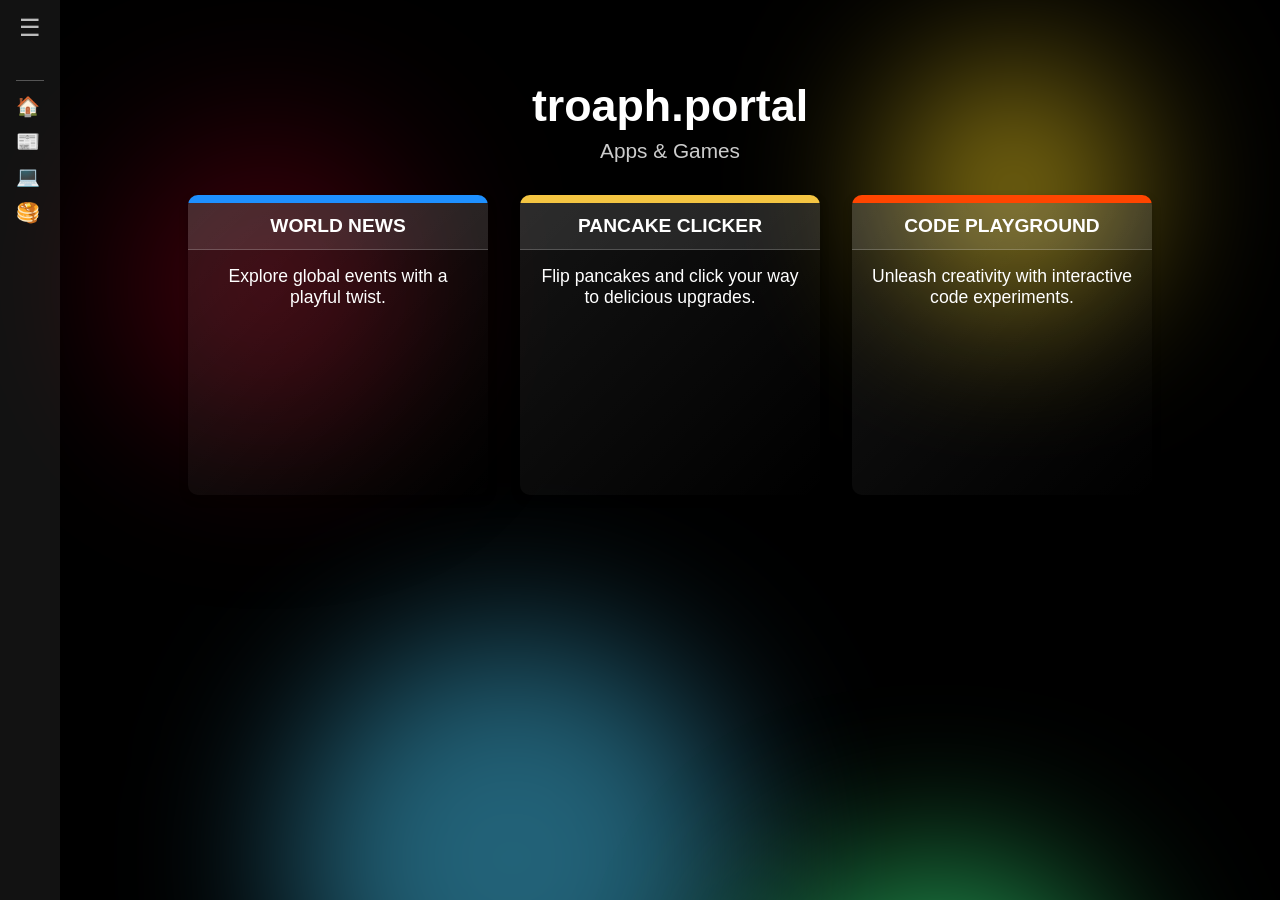
==== commit a8141ed2: "Incorporated Pancake Clicker" ====
--- a/index.html
+++ b/index.html
@@ -28,6 +28,11 @@
         <span class="icon">💻</span>
         <span class="label">Playground</span>
       </button>
+      <!-- New Sidebar Button for Pancake Clicker -->
+      <button onclick="window.location.href='https://troaphdev.github.io/pancake-clicker'">
+        <span class="icon">🥞</span>
+        <span class="label">Pancake Clicker</span>
+      </button>
     </div>
   </div>
 
@@ -51,6 +56,16 @@
           </div>
         </a>
       </div>
+      <!-- Center Column: Pancake Clicker -->
+      <div class="center-column">
+        <a href="https://troaphdev.github.io/pancake-clicker" class="editor-card">
+          <div class="color-bar" style="background-color: #F4C542;"></div>
+          <div class="editor-card-header">Pancake Clicker</div>
+          <div class="editor-card-content">
+            <p>Flip pancakes and click your way to delicious upgrades.</p>
+          </div>
+        </a>
+      </div>
       <!-- Right Column: Code Playground -->
       <div class="right-column">
         <a href="https://troaphdev.github.io/code-playground" class="editor-card">
--- a/style.css
+++ b/style.css
@@ -164,12 +164,16 @@
   width: 100%;
   padding: 1rem;
 }
+
+/* Updated Columns for Cards */
 .left-column,
+.center-column,
 .right-column {
   display: flex;
   align-items: center;
   justify-content: center;
 }
+
 .editor-card {
   background: linear-gradient(135deg, rgba(255, 255, 255, 0.08) 0%, rgba(255, 255, 255, 0) 100%);
   box-shadow: 0 4px 8px rgba(0, 0, 0, 0.3);
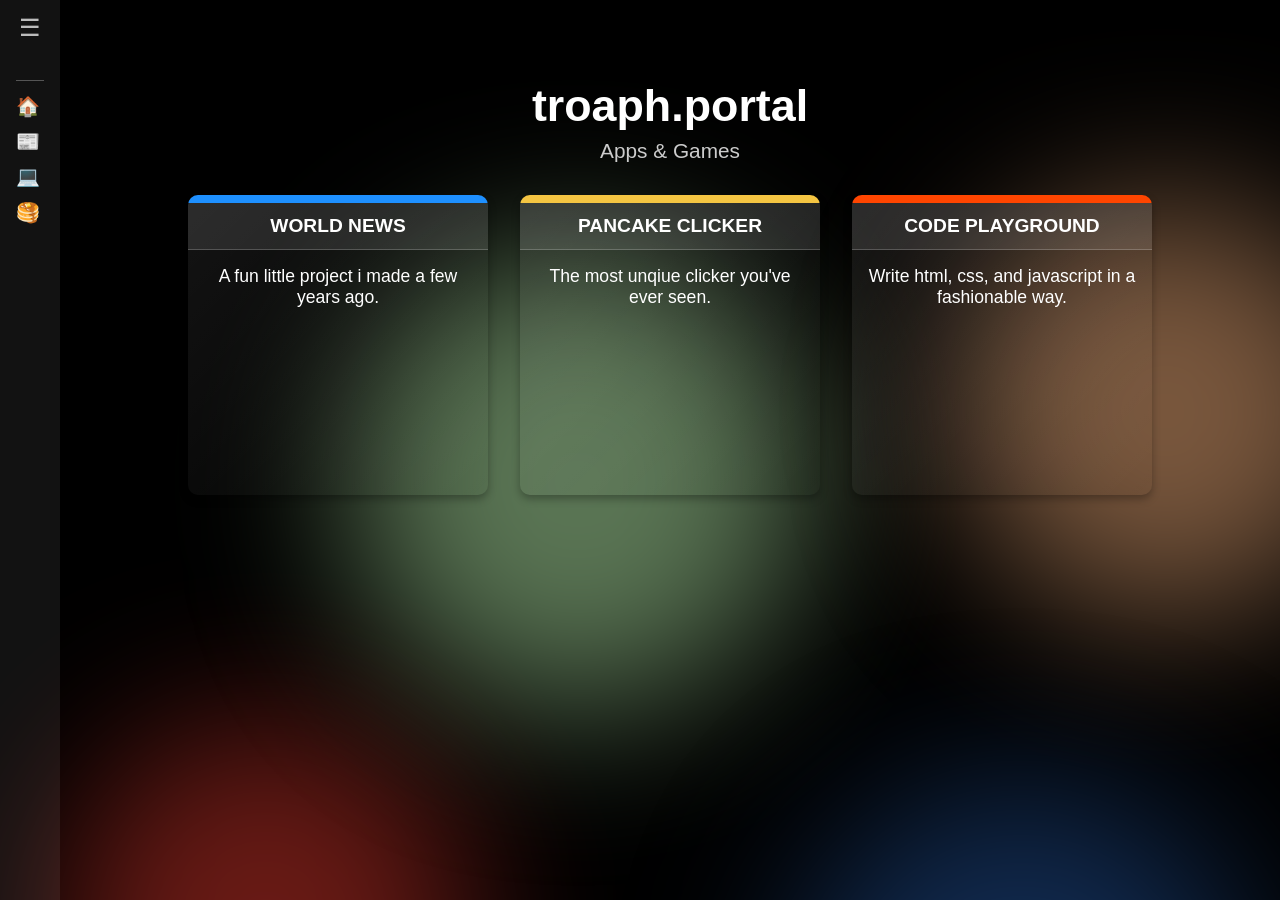
==== commit 4142cdca: "Update index.html" ====
--- a/index.html
+++ b/index.html
@@ -52,7 +52,7 @@
           <div class="color-bar" style="background-color: #1e90ff;"></div>
           <div class="editor-card-header">World News</div>
           <div class="editor-card-content">
-            <p>Explore global events with a playful twist.</p>
+            <p>A fun little project i made a few years ago.</p>
           </div>
         </a>
       </div>
@@ -62,7 +62,7 @@
           <div class="color-bar" style="background-color: #F4C542;"></div>
           <div class="editor-card-header">Pancake Clicker</div>
           <div class="editor-card-content">
-            <p>Flip pancakes and click your way to delicious upgrades.</p>
+            <p>The most unqiue clicker you've ever seen.</p>
           </div>
         </a>
       </div>
@@ -72,7 +72,7 @@
           <div class="color-bar" style="background-color: #ff4500;"></div>
           <div class="editor-card-header">Code Playground</div>
           <div class="editor-card-content">
-            <p>Unleash creativity with interactive code experiments.</p>
+            <p>Write html, css, and javascript in a fashionable way.</p>
           </div>
         </a>
       </div>
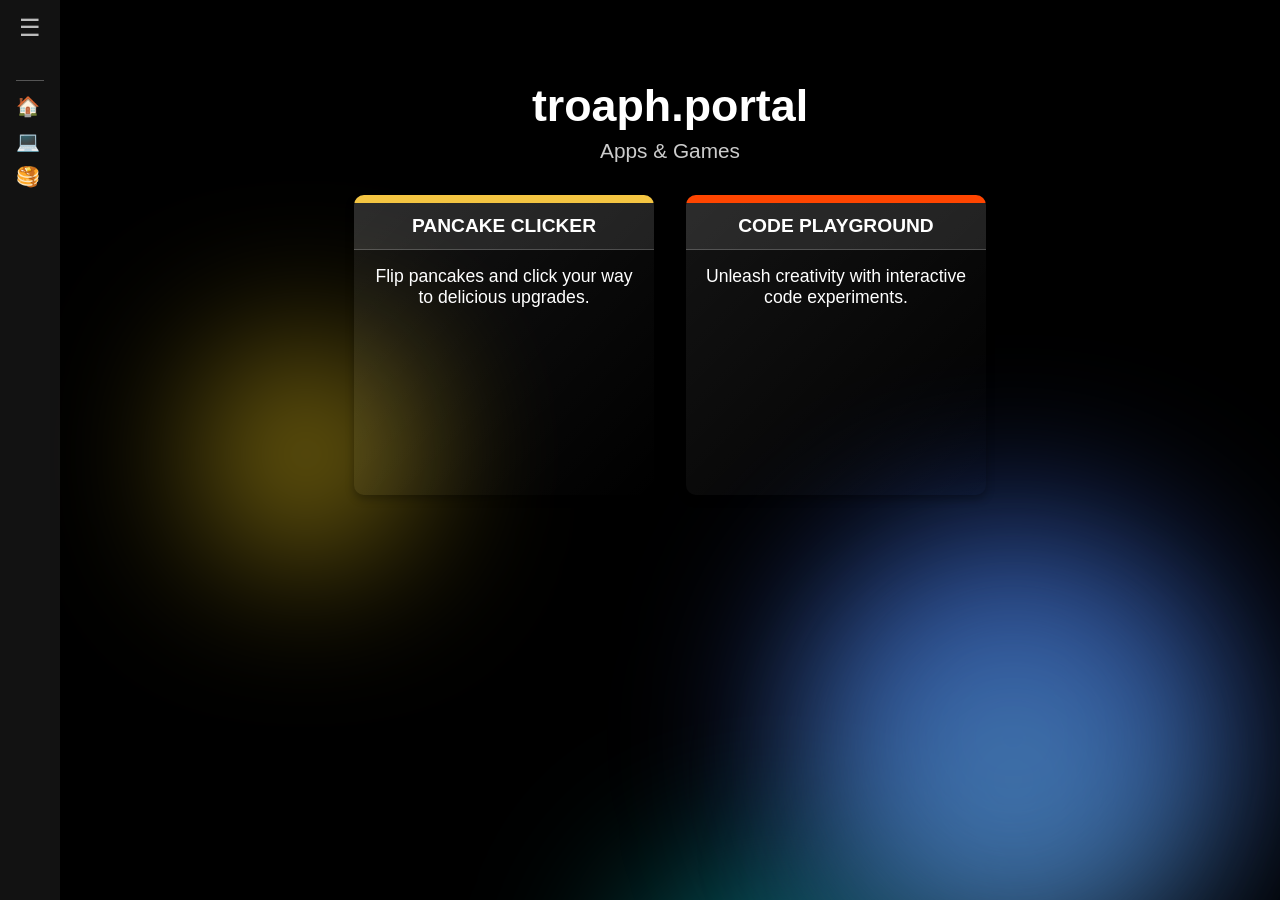
==== commit ee2904ad: "Add files via upload" ====
--- a/index.html
+++ b/index.html
@@ -20,15 +20,11 @@
         <span class="icon">🏠</span>
         <span class="label">Home</span>
       </button>
-      <button onclick="window.location.href='https://troaphdev.github.io/worldnews'">
-        <span class="icon">📰</span>
-        <span class="label">World News</span>
-      </button>
       <button onclick="window.location.href='https://troaphdev.github.io/code-playground'">
         <span class="icon">💻</span>
         <span class="label">Playground</span>
       </button>
-      <!-- New Sidebar Button for Pancake Clicker -->
+      <!-- Sidebar Button for Pancake Clicker -->
       <button onclick="window.location.href='https://troaphdev.github.io/pancake-clicker'">
         <span class="icon">🥞</span>
         <span class="label">Pancake Clicker</span>
@@ -46,23 +42,13 @@
 
     <!-- Cards Container -->
     <div class="cards-container">
-      <!-- Left Column: World News -->
-      <div class="left-column">
-        <a href="https://troaphdev.github.io/worldnews" class="editor-card">
-          <div class="color-bar" style="background-color: #1e90ff;"></div>
-          <div class="editor-card-header">World News</div>
-          <div class="editor-card-content">
-            <p>A fun little project i made a few years ago.</p>
-          </div>
-        </a>
-      </div>
       <!-- Center Column: Pancake Clicker -->
       <div class="center-column">
         <a href="https://troaphdev.github.io/pancake-clicker" class="editor-card">
           <div class="color-bar" style="background-color: #F4C542;"></div>
           <div class="editor-card-header">Pancake Clicker</div>
           <div class="editor-card-content">
-            <p>The most unqiue clicker you've ever seen.</p>
+            <p>Flip pancakes and click your way to delicious upgrades.</p>
           </div>
         </a>
       </div>
@@ -72,7 +58,7 @@
           <div class="color-bar" style="background-color: #ff4500;"></div>
           <div class="editor-card-header">Code Playground</div>
           <div class="editor-card-content">
-            <p>Write html, css, and javascript in a fashionable way.</p>
+            <p>Unleash creativity with interactive code experiments.</p>
           </div>
         </a>
       </div>
